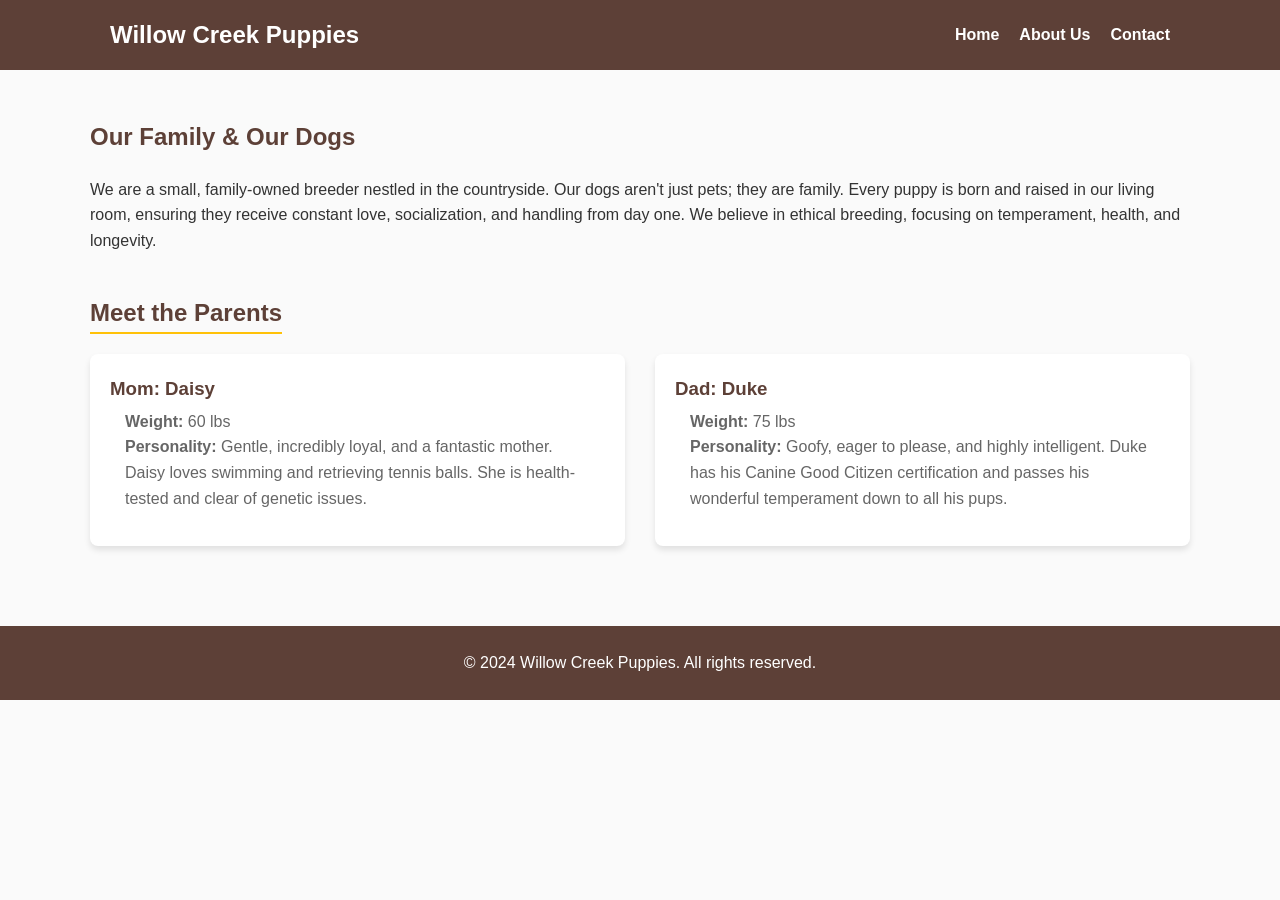
==== about.html @ 6caf404f "Initial version" ====
<!DOCTYPE html>
<html lang="en">
<head>
    <meta charset="UTF-8">
    <meta name="viewport" content="width=device-width, initial-scale=1.0">
    <title>About Us | Willow Creek Puppies</title>
    <link rel="stylesheet" href="styles.css">
</head>
<body>
    <header>
        <div class="container">
            <a href="index.html" class="logo">Willow Creek Puppies</a>
            <nav>
                <ul>
                    <li><a href="index.html">Home</a></li>
                    <li><a href="about.html">About Us</a></li>
                    <li><a href="contact.html">Contact</a></li>
                </ul>
            </nav>
        </div>
    </header>

    <section class="page-content container">
        <h1 style="color: var(--primary-color); margin-bottom: 20px;">Our Family & Our Dogs</h1>
        
        <p>We are a small, family-owned breeder nestled in the countryside. Our dogs aren't just pets; they are family. Every puppy is born and raised in our living room, ensuring they receive constant love, socialization, and handling from day one. We believe in ethical breeding, focusing on temperament, health, and longevity.</p>
        
        <h2 style="color: var(--primary-color); margin-top: 40px; border-bottom: 2px solid var(--accent-color); display: inline-block;">Meet the Parents</h2>
        
        <div class="grid" style="margin-top: 20px;">
            <div class="card" style="text-align: left; padding: 20px;">
                <h3 style="margin-top: 0;">Mom: Daisy</h3>
                <p><strong>Weight:</strong> 60 lbs<br><strong>Personality:</strong> Gentle, incredibly loyal, and a fantastic mother. Daisy loves swimming and retrieving tennis balls. She is health-tested and clear of genetic issues.</p>
            </div>
            <div class="card" style="text-align: left; padding: 20px;">
                <h3 style="margin-top: 0;">Dad: Duke</h3>
                <p><strong>Weight:</strong> 75 lbs<br><strong>Personality:</strong> Goofy, eager to please, and highly intelligent. Duke has his Canine Good Citizen certification and passes his wonderful temperament down to all his pups.</p>
            </div>
        </div>
    </section>

    <footer>
        <p>&copy; 2024 Willow Creek Puppies. All rights reserved.</p>
    </footer>
</body>
</html>
---- styles.css ----
/* styles.css */
:root {
    --primary-color: #5D4037;
    --secondary-color: #8D6E63;
    --accent-color: #FFC107;
    --text-color: #333;
    --bg-color: #FAFAFA;
}

* {
    margin: 0;
    padding: 0;
    box-sizing: border-box;
}

body {
    font-family: 'Helvetica Neue', Arial, sans-serif;
    line-height: 1.6;
    color: var(--text-color);
    background-color: var(--bg-color);
}

.container {
    max-width: 1100px;
    margin: 0 auto;
    padding: 0 20px;
}

/* Navigation */
header {
    background-color: var(--primary-color);
    color: white;
    padding: 1rem 0;
}

header .container {
    display: flex;
    justify-content: space-between;
    align-items: center;
    flex-wrap: wrap;
}

.logo {
    font-size: 1.5rem;
    font-weight: bold;
    text-decoration: none;
    color: white;
}

nav ul {
    list-style: none;
    display: flex;
}

nav ul li {
    margin-left: 20px;
}

nav ul li a {
    color: white;
    text-decoration: none;
    font-weight: bold;
    transition: color 0.3s ease;
}

nav ul li a:hover {
    color: var(--accent-color);
}

/* Hero Section */
.hero {
    text-align: center;
    padding: 4rem 20px;
    background-color: var(--secondary-color);
    color: white;
}

.hero h1 {
    font-size: 2.5rem;
    margin-bottom: 10px;
}

/* Grid Layout for Puppies & Content */
.grid {
    display: grid;
    grid-template-columns: repeat(auto-fit, minmax(300px, 1fr));
    gap: 30px;
    margin: 2rem 0;
}

/* Puppy Cards */
.card {
    background: white;
    border-radius: 8px;
    box-shadow: 0 4px 6px rgba(0,0,0,0.1);
    overflow: hidden;
    text-align: center;
    transition: transform 0.3s ease;
}

.card:hover {
    transform: translateY(-5px);
}

.card img {
    width: 100%;
    height: 250px;
    object-fit: cover;
}

.card h3 {
    margin: 15px 0 5px;
    color: var(--primary-color);
}

.card p {
    padding: 0 15px 15px;
    color: #666;
}

.btn {
    display: inline-block;
    background-color: var(--primary-color);
    color: white;
    padding: 10px 20px;
    text-decoration: none;
    border-radius: 5px;
    margin-bottom: 15px;
    transition: background 0.3s ease;
}

.btn:hover {
    background-color: var(--accent-color);
    color: var(--primary-color);
}

/* Forms & Pages */
.page-content {
    padding: 3rem 0;
    min-height: 60vh;
}

.form-group {
    margin-bottom: 15px;
}

.form-group label {
    display: block;
    margin-bottom: 5px;
}

.form-group input, .form-group textarea {
    width: 100%;
    padding: 10px;
    border: 1px solid #ccc;
    border-radius: 4px;
}

/* Footer */
footer {
    background-color: var(--primary-color);
    color: white;
    text-align: center;
    padding: 1.5rem 0;
    margin-top: auto;
}

/* Mobile Responsive */
@media (max-width: 768px) {
    header .container {
        flex-direction: column;
        text-align: center;
    }
    nav ul {
        margin-top: 15px;
        padding: 0;
        justify-content: center;
    }
    nav ul li {
        margin: 0 10px;
    }
}
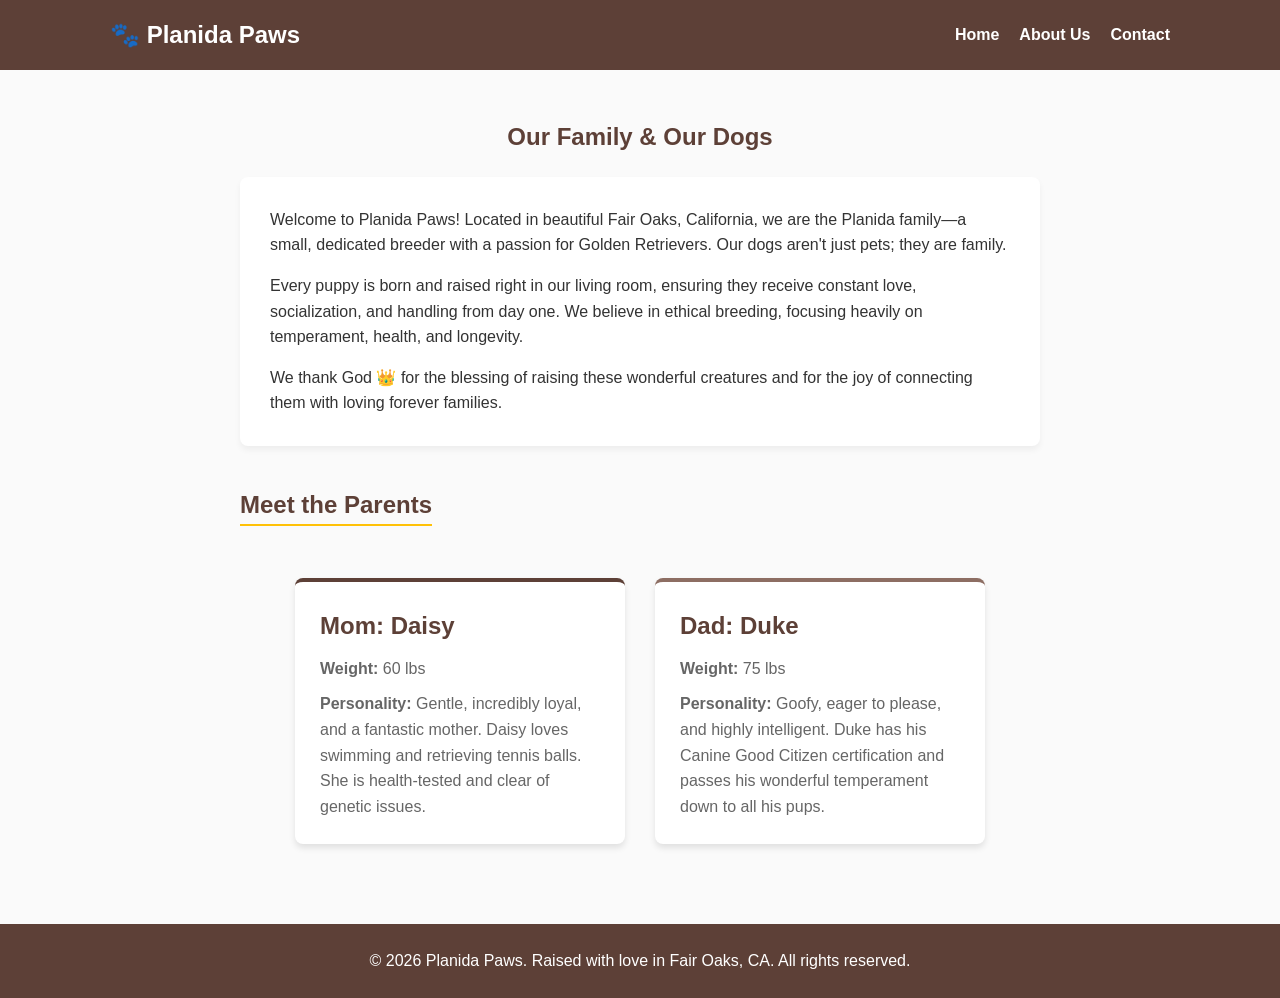
==== commit bd7ad3c2: "Update" ====
--- a/about.html
+++ b/about.html
@@ -3,13 +3,13 @@
 <head>
     <meta charset="UTF-8">
     <meta name="viewport" content="width=device-width, initial-scale=1.0">
-    <title>About Us | Willow Creek Puppies</title>
+    <title>About Us | Planida Paws</title>
     <link rel="stylesheet" href="styles.css">
 </head>
 <body>
     <header>
         <div class="container">
-            <a href="index.html" class="logo">Willow Creek Puppies</a>
+            <a href="index.html" class="logo">🐾 Planida Paws</a>
             <nav>
                 <ul>
                     <li><a href="index.html">Home</a></li>
@@ -20,27 +20,33 @@
         </div>
     </header>
 
-    <section class="page-content container">
-        <h1 style="color: var(--primary-color); margin-bottom: 20px;">Our Family & Our Dogs</h1>
+    <section class="page-content container" style="max-width: 800px;">
+        <h1 style="color: var(--primary-color); margin-bottom: 20px; text-align: center;">Our Family & Our Dogs</h1>
         
-        <p>We are a small, family-owned breeder nestled in the countryside. Our dogs aren't just pets; they are family. Every puppy is born and raised in our living room, ensuring they receive constant love, socialization, and handling from day one. We believe in ethical breeding, focusing on temperament, health, and longevity.</p>
+        <div style="background: white; padding: 30px; border-radius: 8px; box-shadow: 0 4px 6px rgba(0,0,0,0.05); margin-bottom: 40px;">
+            <p style="margin-bottom: 15px;">Welcome to Planida Paws! Located in beautiful Fair Oaks, California, we are the Planida family—a small, dedicated breeder with a passion for Golden Retrievers. Our dogs aren't just pets; they are family.</p>
+            <p style="margin-bottom: 15px;">Every puppy is born and raised right in our living room, ensuring they receive constant love, socialization, and handling from day one. We believe in ethical breeding, focusing heavily on temperament, health, and longevity.</p>
+            <p>We thank God 👑 for the blessing of raising these wonderful creatures and for the joy of connecting them with loving forever families.</p>
+        </div>
         
-        <h2 style="color: var(--primary-color); margin-top: 40px; border-bottom: 2px solid var(--accent-color); display: inline-block;">Meet the Parents</h2>
+        <h2 style="color: var(--primary-color); border-bottom: 2px solid var(--accent-color); display: inline-block; margin-bottom: 20px;">Meet the Parents</h2>
         
-        <div class="grid" style="margin-top: 20px;">
-            <div class="card" style="text-align: left; padding: 20px;">
-                <h3 style="margin-top: 0;">Mom: Daisy</h3>
-                <p><strong>Weight:</strong> 60 lbs<br><strong>Personality:</strong> Gentle, incredibly loyal, and a fantastic mother. Daisy loves swimming and retrieving tennis balls. She is health-tested and clear of genetic issues.</p>
+        <div class="grid">
+            <div class="card" style="text-align: left; padding: 25px; border-top: 4px solid var(--primary-color);">
+                <h3 style="margin-top: 0; font-size: 1.5rem;">Mom: Daisy</h3>
+                <p style="padding: 0; margin-top: 10px;"><strong>Weight:</strong> 60 lbs</p>
+                <p style="padding: 0; margin-top: 10px;"><strong>Personality:</strong> Gentle, incredibly loyal, and a fantastic mother. Daisy loves swimming and retrieving tennis balls. She is health-tested and clear of genetic issues.</p>
             </div>
-            <div class="card" style="text-align: left; padding: 20px;">
-                <h3 style="margin-top: 0;">Dad: Duke</h3>
-                <p><strong>Weight:</strong> 75 lbs<br><strong>Personality:</strong> Goofy, eager to please, and highly intelligent. Duke has his Canine Good Citizen certification and passes his wonderful temperament down to all his pups.</p>
+            <div class="card" style="text-align: left; padding: 25px; border-top: 4px solid var(--secondary-color);">
+                <h3 style="margin-top: 0; font-size: 1.5rem;">Dad: Duke</h3>
+                <p style="padding: 0; margin-top: 10px;"><strong>Weight:</strong> 75 lbs</p>
+                <p style="padding: 0; margin-top: 10px;"><strong>Personality:</strong> Goofy, eager to please, and highly intelligent. Duke has his Canine Good Citizen certification and passes his wonderful temperament down to all his pups.</p>
             </div>
         </div>
     </section>
 
     <footer>
-        <p>&copy; 2024 Willow Creek Puppies. All rights reserved.</p>
+        <p>&copy; 2026 Planida Paws. Raised with love in Fair Oaks, CA. All rights reserved.</p>
     </footer>
 </body>
 </html>
--- a/styles.css
+++ b/styles.css
@@ -18,6 +18,9 @@
     line-height: 1.6;
     color: var(--text-color);
     background-color: var(--bg-color);
+    display: flex;
+    flex-direction: column;
+    min-height: 100vh;
 }
 
 .container {
@@ -80,16 +83,19 @@
     margin-bottom: 10px;
 }
 
-/* Grid Layout for Puppies & Content */
+/* Flex Layout for Puppies & Content */
 .grid {
-    display: grid;
-    grid-template-columns: repeat(auto-fit, minmax(300px, 1fr));
+    display: flex;
+    flex-wrap: wrap;
     gap: 30px;
     margin: 2rem 0;
+    justify-content: center;
 }
 
 /* Puppy Cards */
 .card {
+    flex: 1 1 300px;
+    max-width: 330px;
     background: white;
     border-radius: 8px;
     box-shadow: 0 4px 6px rgba(0,0,0,0.1);
@@ -127,6 +133,9 @@
     border-radius: 5px;
     margin-bottom: 15px;
     transition: background 0.3s ease;
+    border: none;
+    cursor: pointer;
+    font-size: 1rem;
 }
 
 .btn:hover {
@@ -137,7 +146,7 @@
 /* Forms & Pages */
 .page-content {
     padding: 3rem 0;
-    min-height: 60vh;
+    flex-grow: 1;
 }
 
 .form-group {
@@ -147,6 +156,7 @@
 .form-group label {
     display: block;
     margin-bottom: 5px;
+    font-weight: bold;
 }
 
 .form-group input, .form-group textarea {
@@ -154,6 +164,7 @@
     padding: 10px;
     border: 1px solid #ccc;
     border-radius: 4px;
+    font-family: inherit;
 }
 
 /* Footer */
